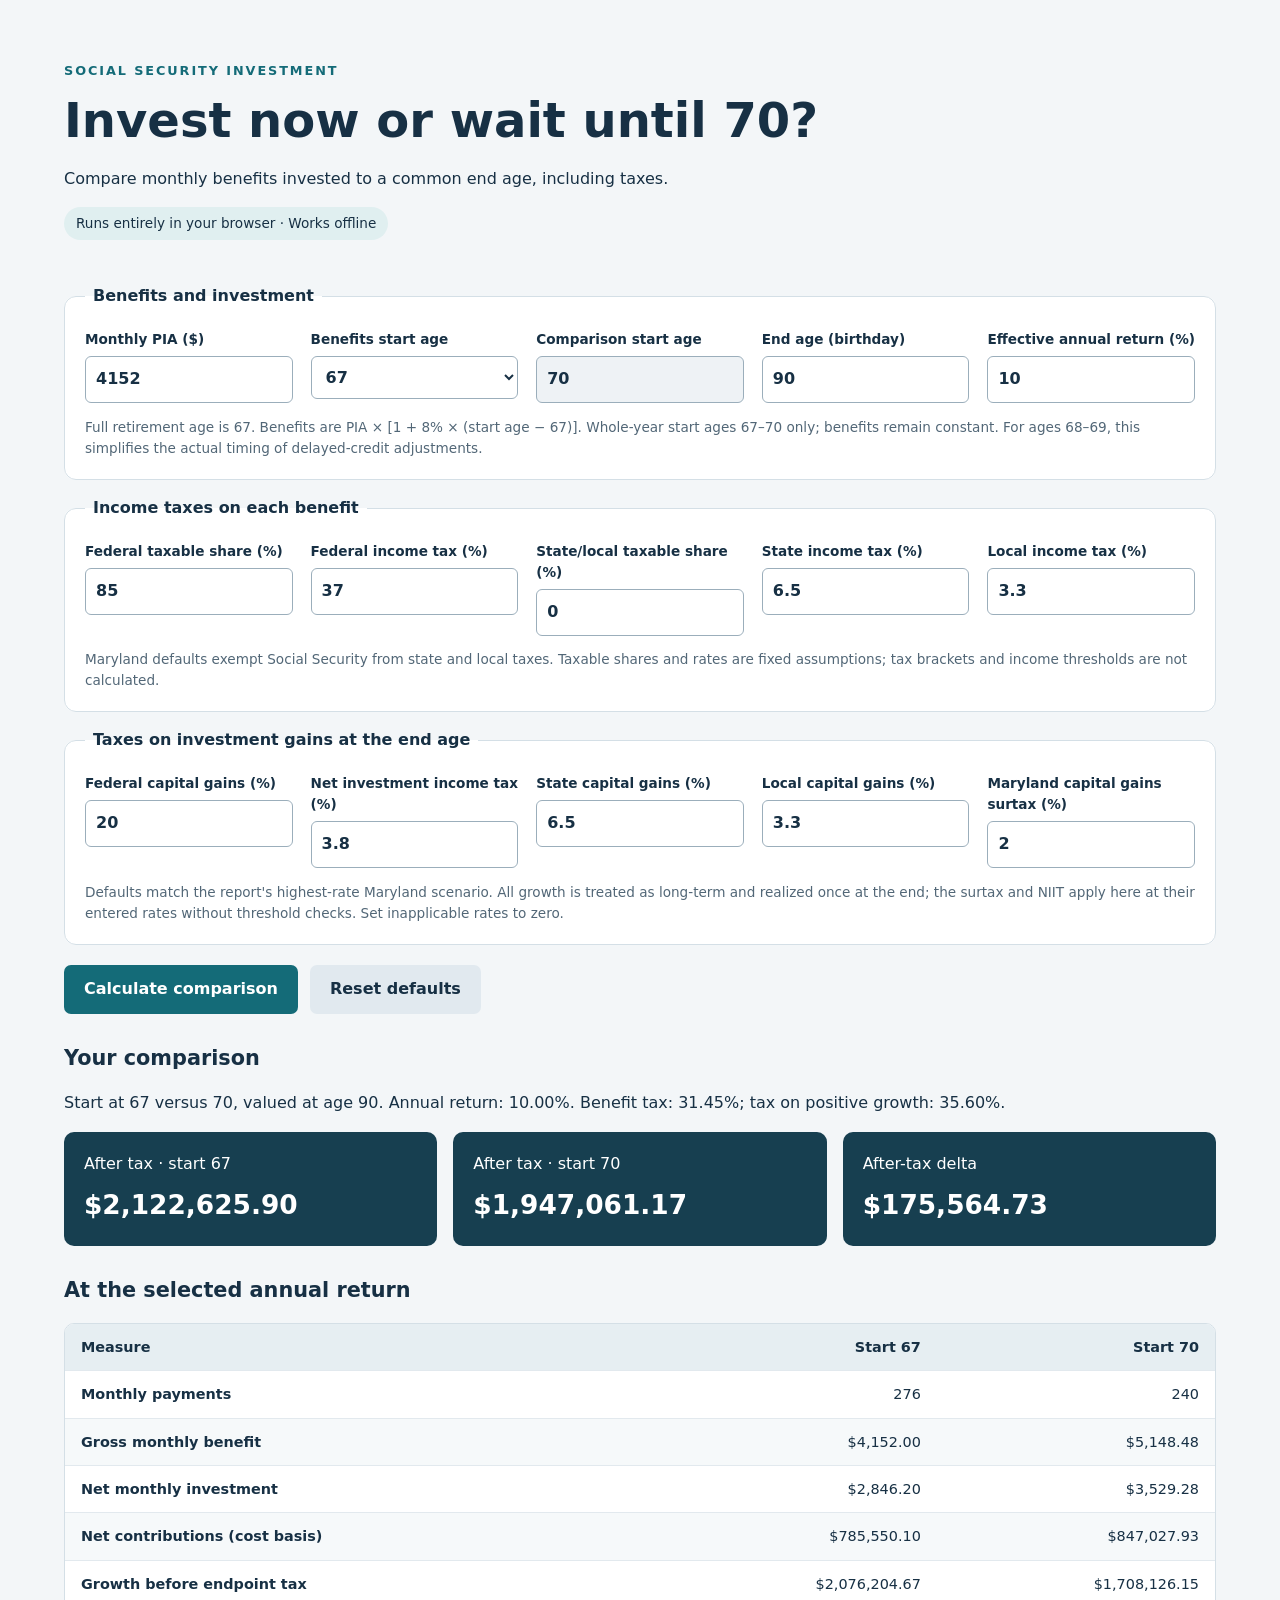
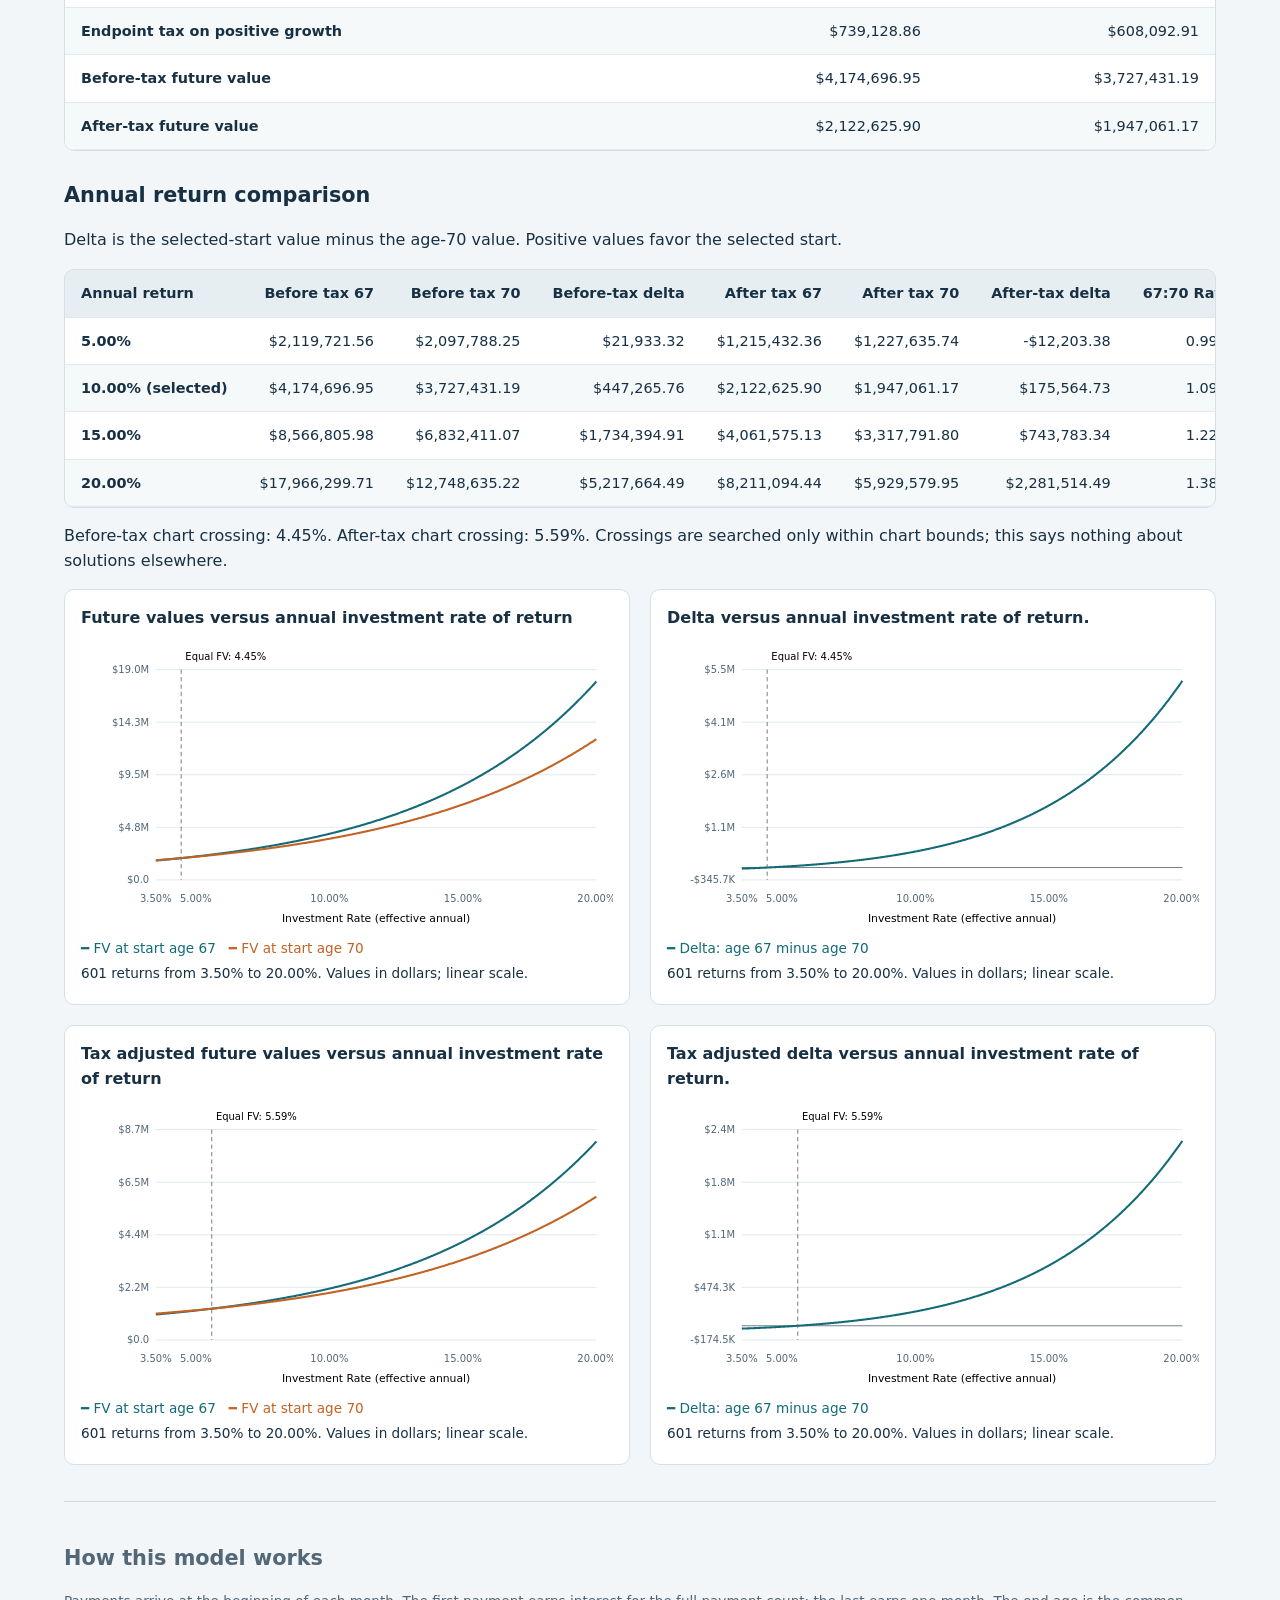
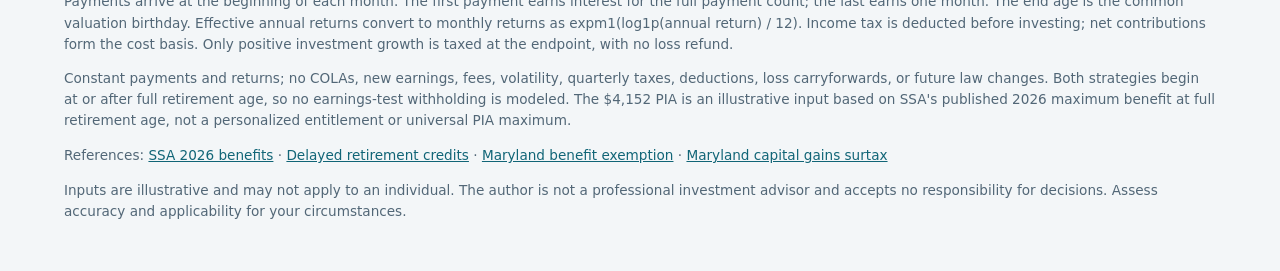
==== web/index.html @ 6d160672 "Publish Social Security investment report and browser calculator" ====
<!doctype html>
<html lang="en">
<head><meta charset="utf-8"><meta name="viewport" content="width=device-width,initial-scale=1"><title>Social Security Investment</title><link rel="stylesheet" href="style.css"><script defer src="app.js"></script></head>
<body><main>
<header><p class="eyebrow">SOCIAL SECURITY INVESTMENT</p><h1>Invest now or wait until 70?</h1><p>Compare monthly benefits invested to a common end age, including taxes.</p><span class="badge">Runs entirely in your browser · Works offline</span></header>
<form id="calculator">
<fieldset><legend>Benefits and investment</legend><div class="fields">
<label>Monthly PIA ($)<input name="pia" type="number" value="4152" min="0.01" step="any" required></label>
<label>Benefits start age<select name="start"><option selected>67</option><option>68</option><option>69</option><option>70</option></select></label>
<label>Comparison start age<input value="70" disabled></label>
<label>End age (birthday)<input name="end" type="number" value="90" min="71" max="150" step="1" required></label>
<label>Effective annual return (%)<input name="annual" type="number" value="10" min="-99.99" step="any" required></label>
</div><p class="hint">Full retirement age is 67. Benefits are PIA × [1 + 8% × (start age − 67)]. Whole-year start ages 67–70 only; benefits remain constant. For ages 68–69, this simplifies the actual timing of delayed-credit adjustments.</p></fieldset>
<fieldset><legend>Income taxes on each benefit</legend><div class="fields">
<label>Federal taxable share (%)<input name="fedShare" type="number" value="85" min="0" max="100" step="any" required></label>
<label>Federal income tax (%)<input name="fedIncome" type="number" value="37" min="0" max="100" step="any" required></label>
<label>State/local taxable share (%)<input name="stateShare" type="number" value="0" min="0" max="100" step="any" required></label>
<label>State income tax (%)<input name="stateIncome" type="number" value="6.5" min="0" max="100" step="any" required></label>
<label>Local income tax (%)<input name="localIncome" type="number" value="3.3" min="0" max="100" step="any" required></label>
</div><p class="hint">Maryland defaults exempt Social Security from state and local taxes. Taxable shares and rates are fixed assumptions; tax brackets and income thresholds are not calculated.</p></fieldset>
<fieldset><legend>Taxes on investment gains at the end age</legend><div class="fields">
<label>Federal capital gains (%)<input name="fedGains" type="number" value="20" min="0" max="100" step="any" required></label>
<label>Net investment income tax (%)<input name="niit" type="number" value="3.8" min="0" max="100" step="any" required></label>
<label>State capital gains (%)<input name="stateGains" type="number" value="6.5" min="0" max="100" step="any" required></label>
<label>Local capital gains (%)<input name="localGains" type="number" value="3.3" min="0" max="100" step="any" required></label>
<label>Maryland capital gains surtax (%)<input name="surtax" type="number" value="2" min="0" max="100" step="any" required></label>
</div><p class="hint">Defaults match the report's highest-rate Maryland scenario. All growth is treated as long-term and realized once at the end; the surtax and NIIT apply here at their entered rates without threshold checks. Set inapplicable rates to zero.</p></fieldset>
<div class="actions"><button type="submit">Calculate comparison</button><button type="reset" class="secondary">Reset defaults</button></div>
</form>
<p id="error" role="alert" hidden></p>
<section id="results" aria-live="polite"><h2>Your comparison</h2><p id="summary"></p><div id="cards" class="cards"></div><h2>At the selected annual return</h2><div id="details" class="table-wrap"></div><h2>Annual return comparison</h2><p>Delta is the selected-start value minus the age-70 value. Positive values favor the selected start.</p><div id="comparison" class="table-wrap"></div><p id="crossing"></p><div id="charts" class="charts"></div></section>
<footer><h2>How this model works</h2><p>Payments arrive at the beginning of each month. The first payment earns interest for the full payment count; the last earns one month. The end age is the common valuation birthday. Effective annual returns convert to monthly returns as expm1(log1p(annual return) / 12). Income tax is deducted before investing; net contributions form the cost basis. Only positive investment growth is taxed at the endpoint, with no loss refund.</p><p>Constant payments and returns; no COLAs, new earnings, fees, volatility, quarterly taxes, deductions, loss carryforwards, or future law changes. Both strategies begin at or after full retirement age, so no earnings-test withholding is modeled. The $4,152 PIA is an illustrative input based on SSA's published 2026 maximum benefit at full retirement age, not a personalized entitlement or universal PIA maximum.</p><p>References: <a href="https://www.ssa.gov/cola/factsheets/2026.html">SSA 2026 benefits</a> · <a href="https://www.ssa.gov/benefits/retirement/planner/delayret.html">Delayed retirement credits</a> · <a href="https://services.marylandcomptroller.gov/taxes/en/seniors-and-retirees?id=kb_article_view&amp;sysparm_article=KB0010205">Maryland benefit exemption</a> · <a href="https://www.marylandcomptroller.gov/legal-library/tb-58-dec-29-2025.html">Maryland capital gains surtax</a></p><p>Inputs are illustrative and may not apply to an individual. The author is not a professional investment advisor and accepts no responsibility for decisions. Assess accuracy and applicability for your circumstances.</p></footer>
</main></body></html>
---- web/style.css ----
:root{font-family:system-ui,sans-serif;color:#173044;background:#f3f6f8;line-height:1.55}*{box-sizing:border-box}body{margin:0}main{max-width:1200px;margin:auto;padding:36px 24px}header{padding:12px 0 28px}h1{font-size:clamp(2rem,5vw,3rem);line-height:1.15;margin:8px 0 18px}h2{font-size:1.3rem;margin-top:28px}.eyebrow{font-weight:700;letter-spacing:.15em;font-size:.8rem;color:#146b78}.badge{display:inline-block;background:#e0eff0;padding:6px 12px;border-radius:20px;font-size:.85rem}fieldset{background:white;border:1px solid #d4dfe6;border-radius:12px;margin:16px 0;padding:20px}legend{font-weight:700;padding:0 8px}.fields{display:grid;grid-template-columns:repeat(auto-fit,minmax(180px,1fr));gap:18px}label{font-size:.85rem;font-weight:600}input,select{display:block;width:100%;padding:10px;margin-top:6px;border:1px solid #9baebb;border-radius:6px;background:white;color:#173044;font:inherit;font-size:1rem}input:disabled{background:#eef2f5}button{border:0;border-radius:7px;padding:12px 20px;background:#146b78;color:white;font:inherit;font-weight:600;cursor:pointer}.secondary{background:#e1e9ef;color:#173044}.actions{display:flex;gap:12px;margin:20px 0}.hint,footer{font-size:.85rem;color:#526777}.hint{margin-bottom:0}.cards{display:grid;grid-template-columns:repeat(auto-fit,minmax(220px,1fr));gap:16px}.card{background:#173f50;color:white;border-radius:10px;padding:20px}.card strong{display:block;font-size:1.65rem;margin-top:8px}.table-wrap{overflow-x:auto;background:white;border:1px solid #d4dfe6;border-radius:10px}table{border-collapse:collapse;width:100%;white-space:nowrap;font-size:.9rem}th,td{text-align:right;padding:12px 16px;border-bottom:1px solid #e2e9ee}th:first-child,td:first-child{text-align:left}thead{background:#e6eef2}tbody tr:nth-child(even){background:#f6f9fa}.charts{display:grid;grid-template-columns:repeat(auto-fit,minmax(min(100%,480px),1fr));gap:20px}.chart{background:white;padding:16px;border:1px solid #d4dfe6;border-radius:10px}.chart h3{font-size:1rem;margin:0 0 12px}.chart svg{width:100%;height:auto}.chart p{font-size:.85rem;margin:4px 0}#error{background:#ffe7e5;padding:16px;color:#9a2014}a{color:#116577}footer{border-top:1px solid #ccd9e0;margin-top:36px;padding-top:12px}button:focus-visible,input:focus-visible,select:focus-visible{outline:3px solid #df9c3e;outline-offset:2px}
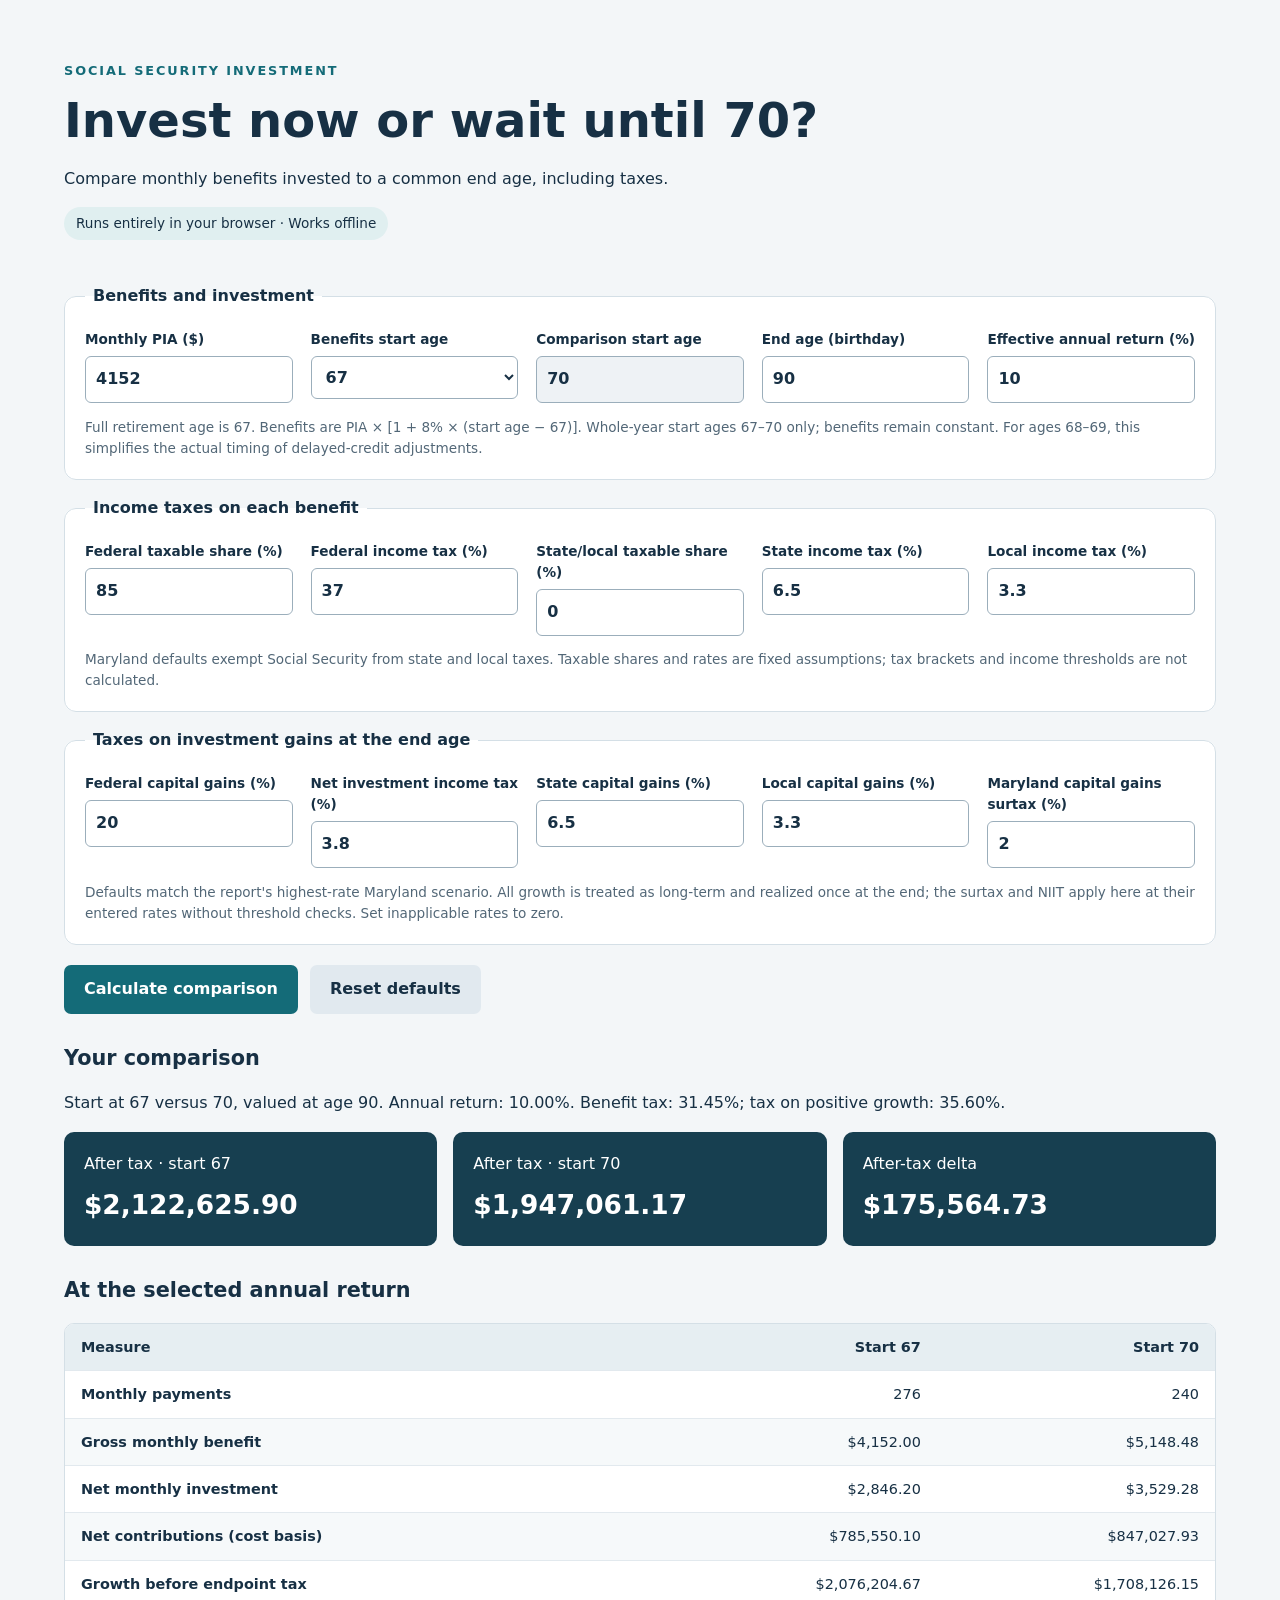
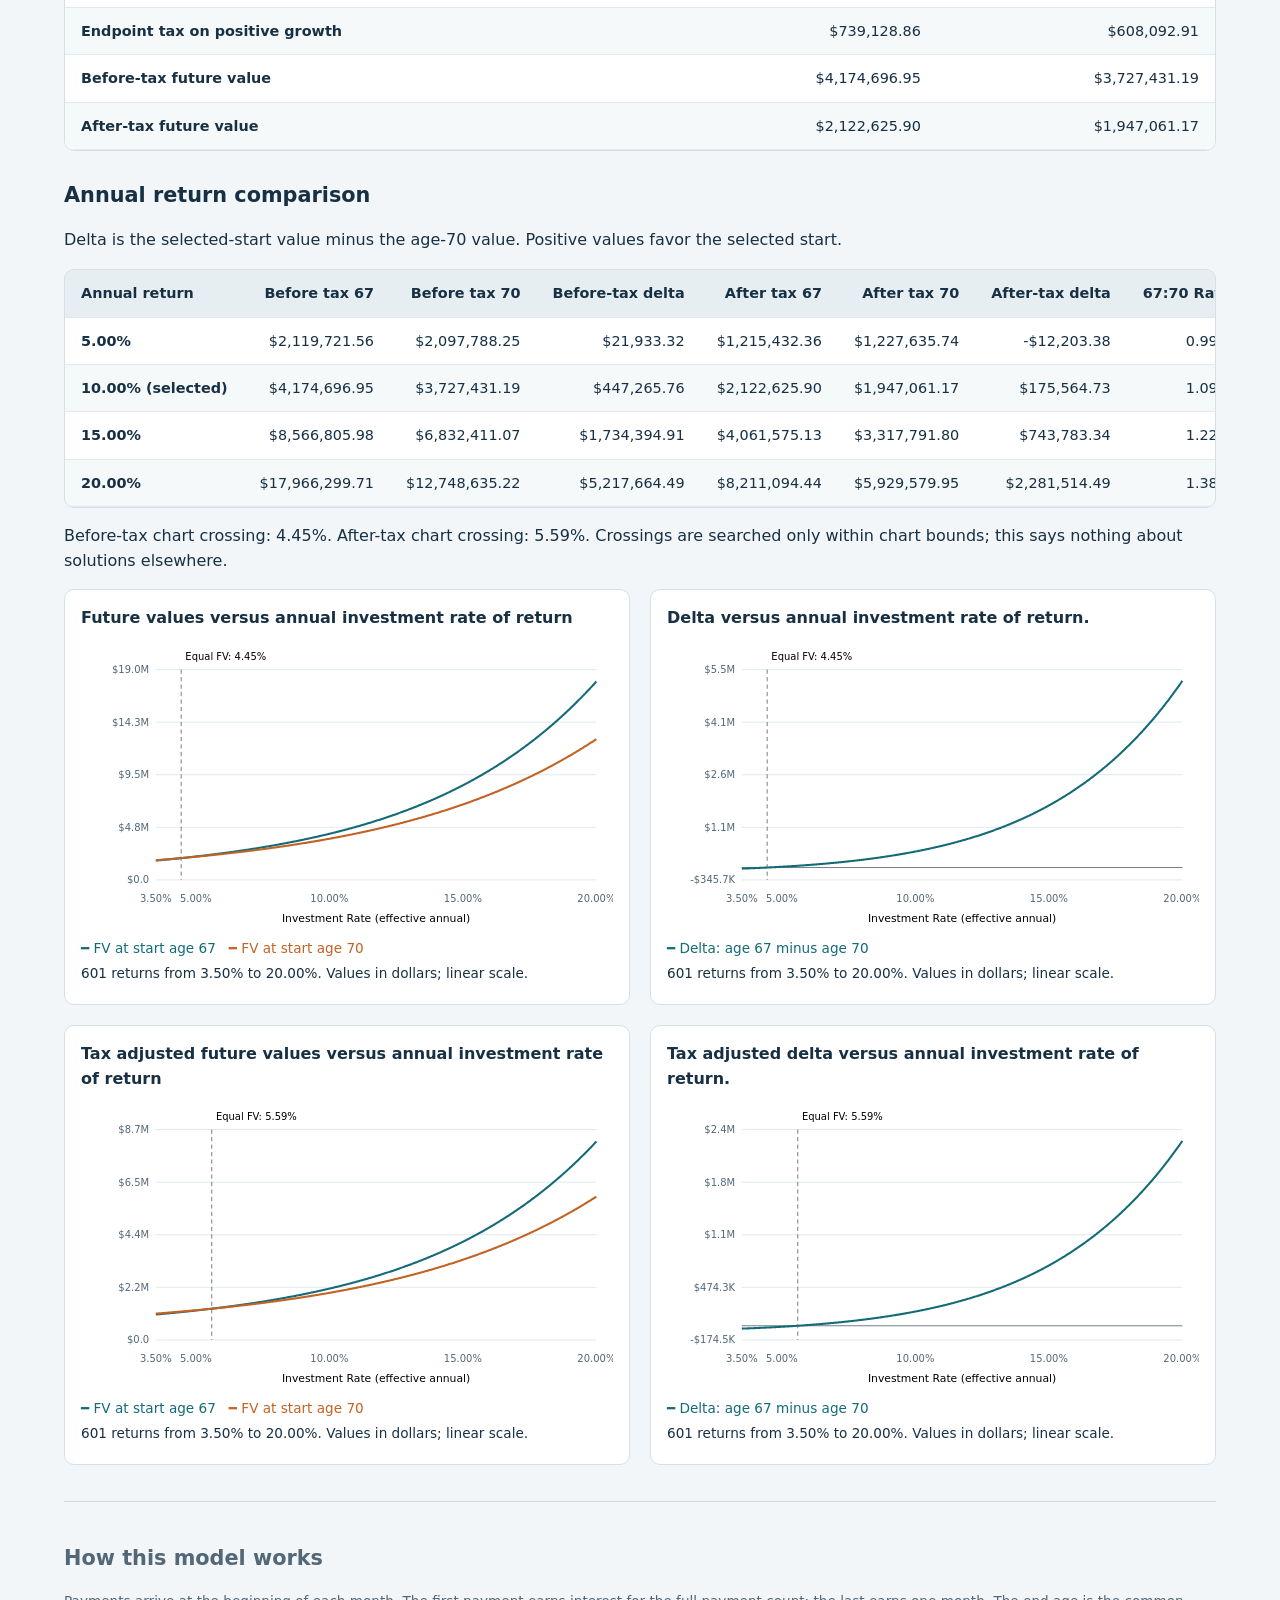
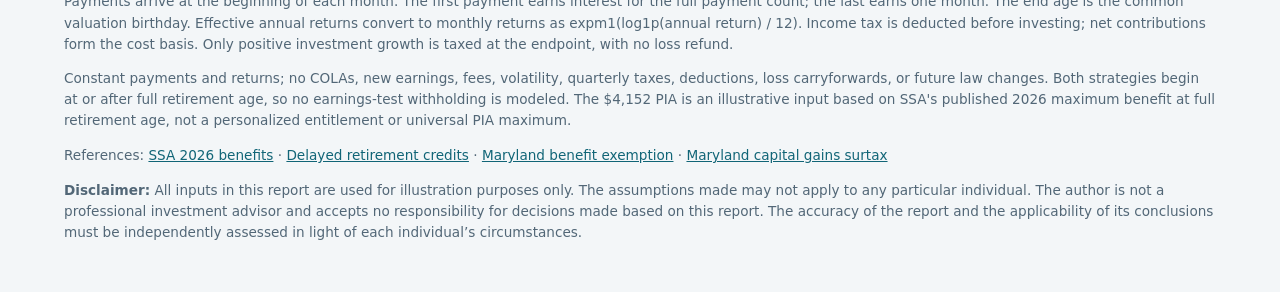
==== commit c55794ed: "Use report disclaimer on calculator and landing page" ====
--- a/web/index.html
+++ b/web/index.html
@@ -29,5 +29,5 @@
 </form>
 <p id="error" role="alert" hidden></p>
 <section id="results" aria-live="polite"><h2>Your comparison</h2><p id="summary"></p><div id="cards" class="cards"></div><h2>At the selected annual return</h2><div id="details" class="table-wrap"></div><h2>Annual return comparison</h2><p>Delta is the selected-start value minus the age-70 value. Positive values favor the selected start.</p><div id="comparison" class="table-wrap"></div><p id="crossing"></p><div id="charts" class="charts"></div></section>
-<footer><h2>How this model works</h2><p>Payments arrive at the beginning of each month. The first payment earns interest for the full payment count; the last earns one month. The end age is the common valuation birthday. Effective annual returns convert to monthly returns as expm1(log1p(annual return) / 12). Income tax is deducted before investing; net contributions form the cost basis. Only positive investment growth is taxed at the endpoint, with no loss refund.</p><p>Constant payments and returns; no COLAs, new earnings, fees, volatility, quarterly taxes, deductions, loss carryforwards, or future law changes. Both strategies begin at or after full retirement age, so no earnings-test withholding is modeled. The $4,152 PIA is an illustrative input based on SSA's published 2026 maximum benefit at full retirement age, not a personalized entitlement or universal PIA maximum.</p><p>References: <a href="https://www.ssa.gov/cola/factsheets/2026.html">SSA 2026 benefits</a> · <a href="https://www.ssa.gov/benefits/retirement/planner/delayret.html">Delayed retirement credits</a> · <a href="https://services.marylandcomptroller.gov/taxes/en/seniors-and-retirees?id=kb_article_view&amp;sysparm_article=KB0010205">Maryland benefit exemption</a> · <a href="https://www.marylandcomptroller.gov/legal-library/tb-58-dec-29-2025.html">Maryland capital gains surtax</a></p><p>Inputs are illustrative and may not apply to an individual. The author is not a professional investment advisor and accepts no responsibility for decisions. Assess accuracy and applicability for your circumstances.</p></footer>
+<footer><h2>How this model works</h2><p>Payments arrive at the beginning of each month. The first payment earns interest for the full payment count; the last earns one month. The end age is the common valuation birthday. Effective annual returns convert to monthly returns as expm1(log1p(annual return) / 12). Income tax is deducted before investing; net contributions form the cost basis. Only positive investment growth is taxed at the endpoint, with no loss refund.</p><p>Constant payments and returns; no COLAs, new earnings, fees, volatility, quarterly taxes, deductions, loss carryforwards, or future law changes. Both strategies begin at or after full retirement age, so no earnings-test withholding is modeled. The $4,152 PIA is an illustrative input based on SSA's published 2026 maximum benefit at full retirement age, not a personalized entitlement or universal PIA maximum.</p><p>References: <a href="https://www.ssa.gov/cola/factsheets/2026.html">SSA 2026 benefits</a> · <a href="https://www.ssa.gov/benefits/retirement/planner/delayret.html">Delayed retirement credits</a> · <a href="https://services.marylandcomptroller.gov/taxes/en/seniors-and-retirees?id=kb_article_view&amp;sysparm_article=KB0010205">Maryland benefit exemption</a> · <a href="https://www.marylandcomptroller.gov/legal-library/tb-58-dec-29-2025.html">Maryland capital gains surtax</a></p><p><strong>Disclaimer:</strong> All inputs in this report are used for illustration purposes only. The assumptions made may not apply to any particular individual. The author is not a professional investment advisor and accepts no responsibility for decisions made based on this report. The accuracy of the report and the applicability of its conclusions must be independently assessed in light of each individual’s circumstances.</p></footer>
 </main></body></html>
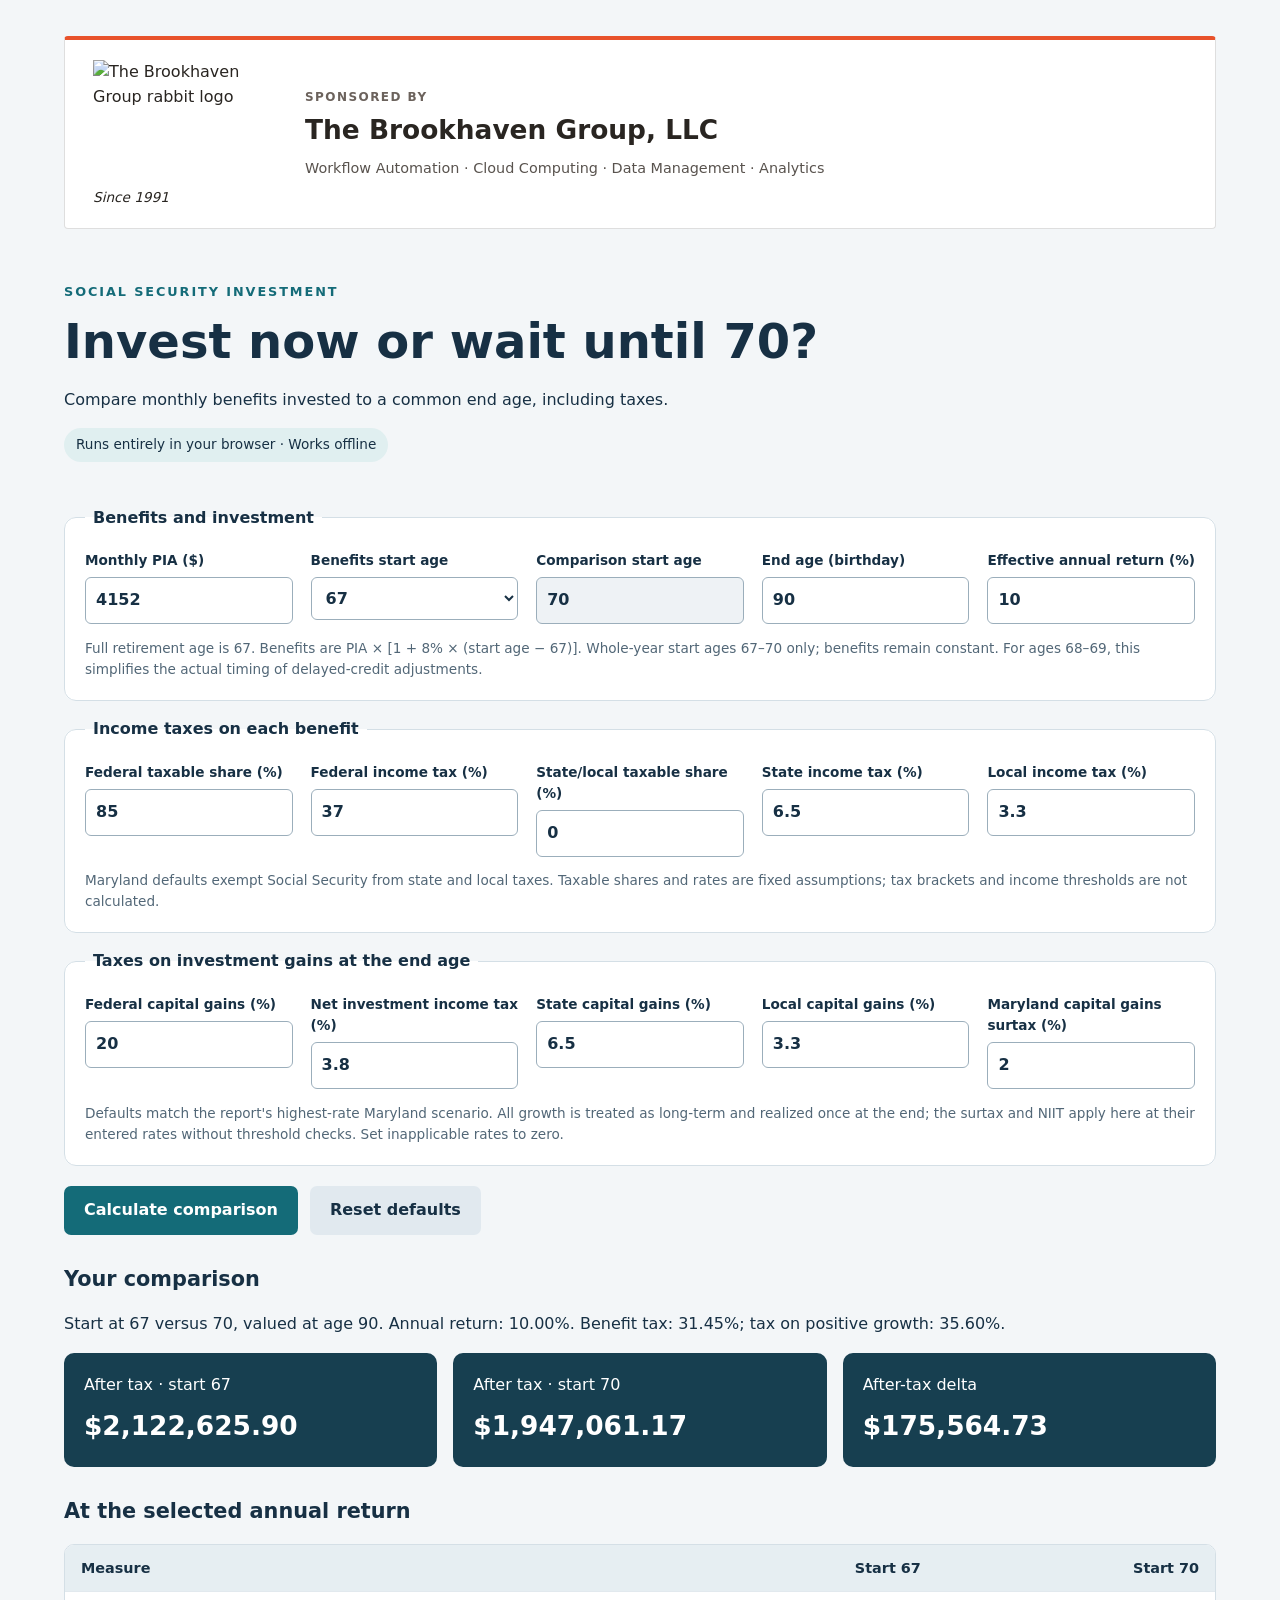
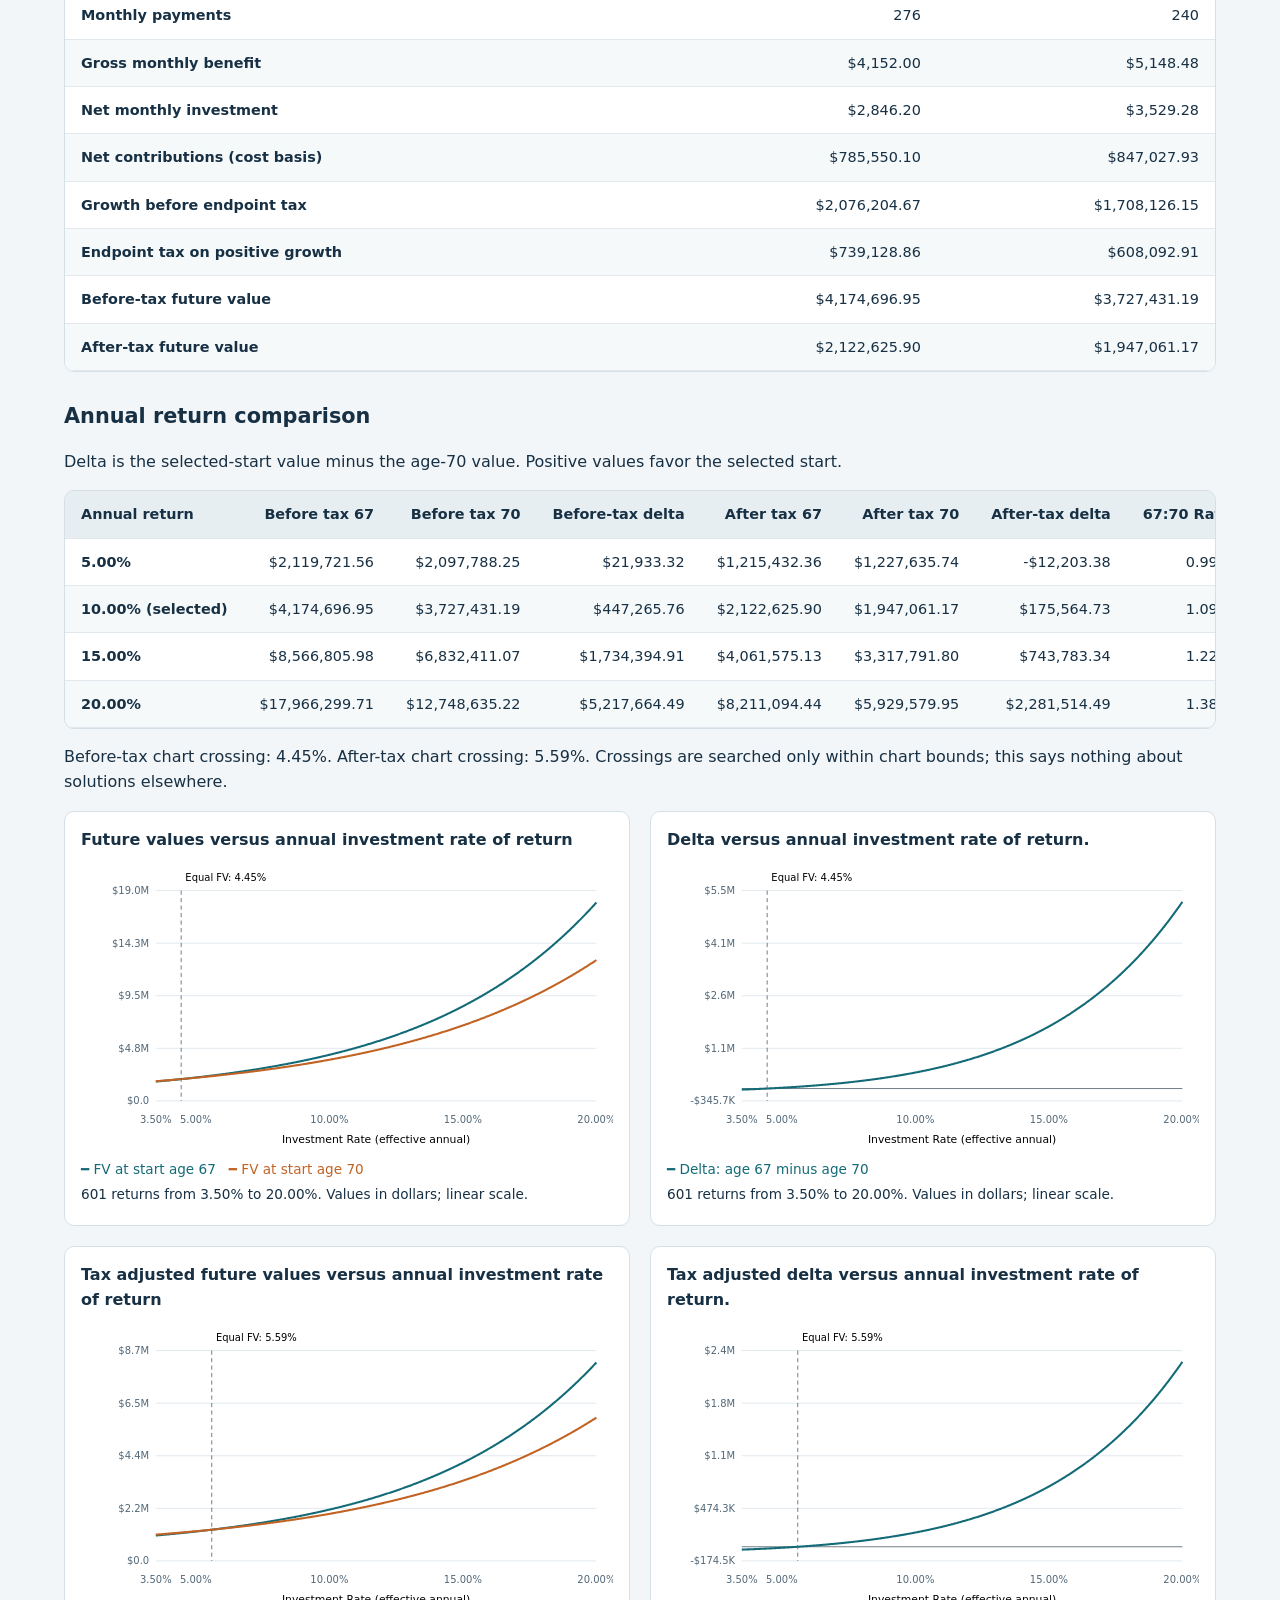
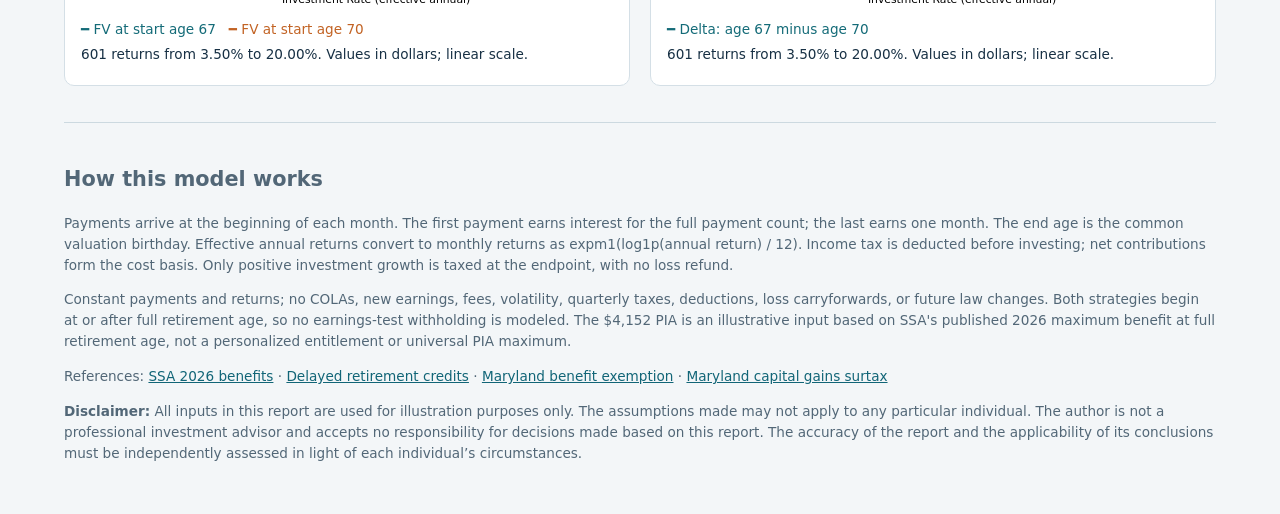
==== commit 0db9717c: "Add Brookhaven Group sponsor banners with remote rabbit logo" ====
--- a/web/index.html
+++ b/web/index.html
@@ -2,6 +2,16 @@
 <html lang="en">
 <head><meta charset="utf-8"><meta name="viewport" content="width=device-width,initial-scale=1"><title>Social Security Investment</title><link rel="stylesheet" href="style.css"><script defer src="app.js"></script></head>
 <body><main>
+<aside class="sponsor-banner" aria-label="Project sponsor">
+  <a class="sponsor-logo" href="https://thebrookhavengroup.com/" aria-label="The Brookhaven Group, LLC website">
+    <img src="https://thebrookhavengroup.com/static/img/banner.png" width="180" height="121" alt="The Brookhaven Group rabbit logo">
+    <span>Since 1991</span>
+  </a>
+  <div class="sponsor-copy"><p class="sponsor-label">Sponsored by</p>
+    <p class="sponsor-name"><a href="https://thebrookhavengroup.com/">The Brookhaven Group, LLC</a></p>
+    <p>Workflow Automation · Cloud Computing · Data Management · Analytics</p>
+  </div>
+</aside>
 <header><p class="eyebrow">SOCIAL SECURITY INVESTMENT</p><h1>Invest now or wait until 70?</h1><p>Compare monthly benefits invested to a common end age, including taxes.</p><span class="badge">Runs entirely in your browser · Works offline</span></header>
 <form id="calculator">
 <fieldset><legend>Benefits and investment</legend><div class="fields">
--- a/web/style.css
+++ b/web/style.css
@@ -1 +1,14 @@
 :root{font-family:system-ui,sans-serif;color:#173044;background:#f3f6f8;line-height:1.55}*{box-sizing:border-box}body{margin:0}main{max-width:1200px;margin:auto;padding:36px 24px}header{padding:12px 0 28px}h1{font-size:clamp(2rem,5vw,3rem);line-height:1.15;margin:8px 0 18px}h2{font-size:1.3rem;margin-top:28px}.eyebrow{font-weight:700;letter-spacing:.15em;font-size:.8rem;color:#146b78}.badge{display:inline-block;background:#e0eff0;padding:6px 12px;border-radius:20px;font-size:.85rem}fieldset{background:white;border:1px solid #d4dfe6;border-radius:12px;margin:16px 0;padding:20px}legend{font-weight:700;padding:0 8px}.fields{display:grid;grid-template-columns:repeat(auto-fit,minmax(180px,1fr));gap:18px}label{font-size:.85rem;font-weight:600}input,select{display:block;width:100%;padding:10px;margin-top:6px;border:1px solid #9baebb;border-radius:6px;background:white;color:#173044;font:inherit;font-size:1rem}input:disabled{background:#eef2f5}button{border:0;border-radius:7px;padding:12px 20px;background:#146b78;color:white;font:inherit;font-weight:600;cursor:pointer}.secondary{background:#e1e9ef;color:#173044}.actions{display:flex;gap:12px;margin:20px 0}.hint,footer{font-size:.85rem;color:#526777}.hint{margin-bottom:0}.cards{display:grid;grid-template-columns:repeat(auto-fit,minmax(220px,1fr));gap:16px}.card{background:#173f50;color:white;border-radius:10px;padding:20px}.card strong{display:block;font-size:1.65rem;margin-top:8px}.table-wrap{overflow-x:auto;background:white;border:1px solid #d4dfe6;border-radius:10px}table{border-collapse:collapse;width:100%;white-space:nowrap;font-size:.9rem}th,td{text-align:right;padding:12px 16px;border-bottom:1px solid #e2e9ee}th:first-child,td:first-child{text-align:left}thead{background:#e6eef2}tbody tr:nth-child(even){background:#f6f9fa}.charts{display:grid;grid-template-columns:repeat(auto-fit,minmax(min(100%,480px),1fr));gap:20px}.chart{background:white;padding:16px;border:1px solid #d4dfe6;border-radius:10px}.chart h3{font-size:1rem;margin:0 0 12px}.chart svg{width:100%;height:auto}.chart p{font-size:.85rem;margin:4px 0}#error{background:#ffe7e5;padding:16px;color:#9a2014}a{color:#116577}footer{border-top:1px solid #ccd9e0;margin-top:36px;padding-top:12px}button:focus-visible,input:focus-visible,select:focus-visible{outline:3px solid #df9c3e;outline-offset:2px}
+
+.sponsor-banner{display:flex;align-items:center;gap:32px;background:#fff;border:1px solid #dedede;border-top:4px solid #e8522b;border-radius:4px;padding:20px 28px;margin-bottom:28px;color:#292521}
+.sponsor-logo{display:flex;flex-direction:column;align-items:flex-start;flex-shrink:0;color:#292521;text-decoration:none}
+.sponsor-logo img{display:block;width:180px;max-width:100%;height:auto}
+.sponsor-logo span{font-size:.85rem;font-style:italic;margin-top:6px}
+.sponsor-copy p{margin:0}
+.sponsor-copy .sponsor-label{text-transform:uppercase;letter-spacing:.12em;font-size:.75rem;font-weight:700;color:#6b625c;margin-bottom:6px}
+.sponsor-copy .sponsor-name{font-size:clamp(1.2rem,3vw,1.65rem);font-weight:700;line-height:1.3;margin-bottom:10px}
+.sponsor-name a{color:inherit;text-decoration:none}
+.sponsor-name a:hover{text-decoration:underline;text-decoration-color:#e8522b;text-underline-offset:5px}
+.sponsor-copy>p:last-child{font-size:.9rem;color:#59534e}
+.sponsor-banner a:focus-visible{outline:3px solid #e8522b;outline-offset:5px}
+@media(max-width:600px){.sponsor-banner{flex-direction:column;align-items:flex-start;gap:18px;padding:20px}.sponsor-logo img{width:150px}}
